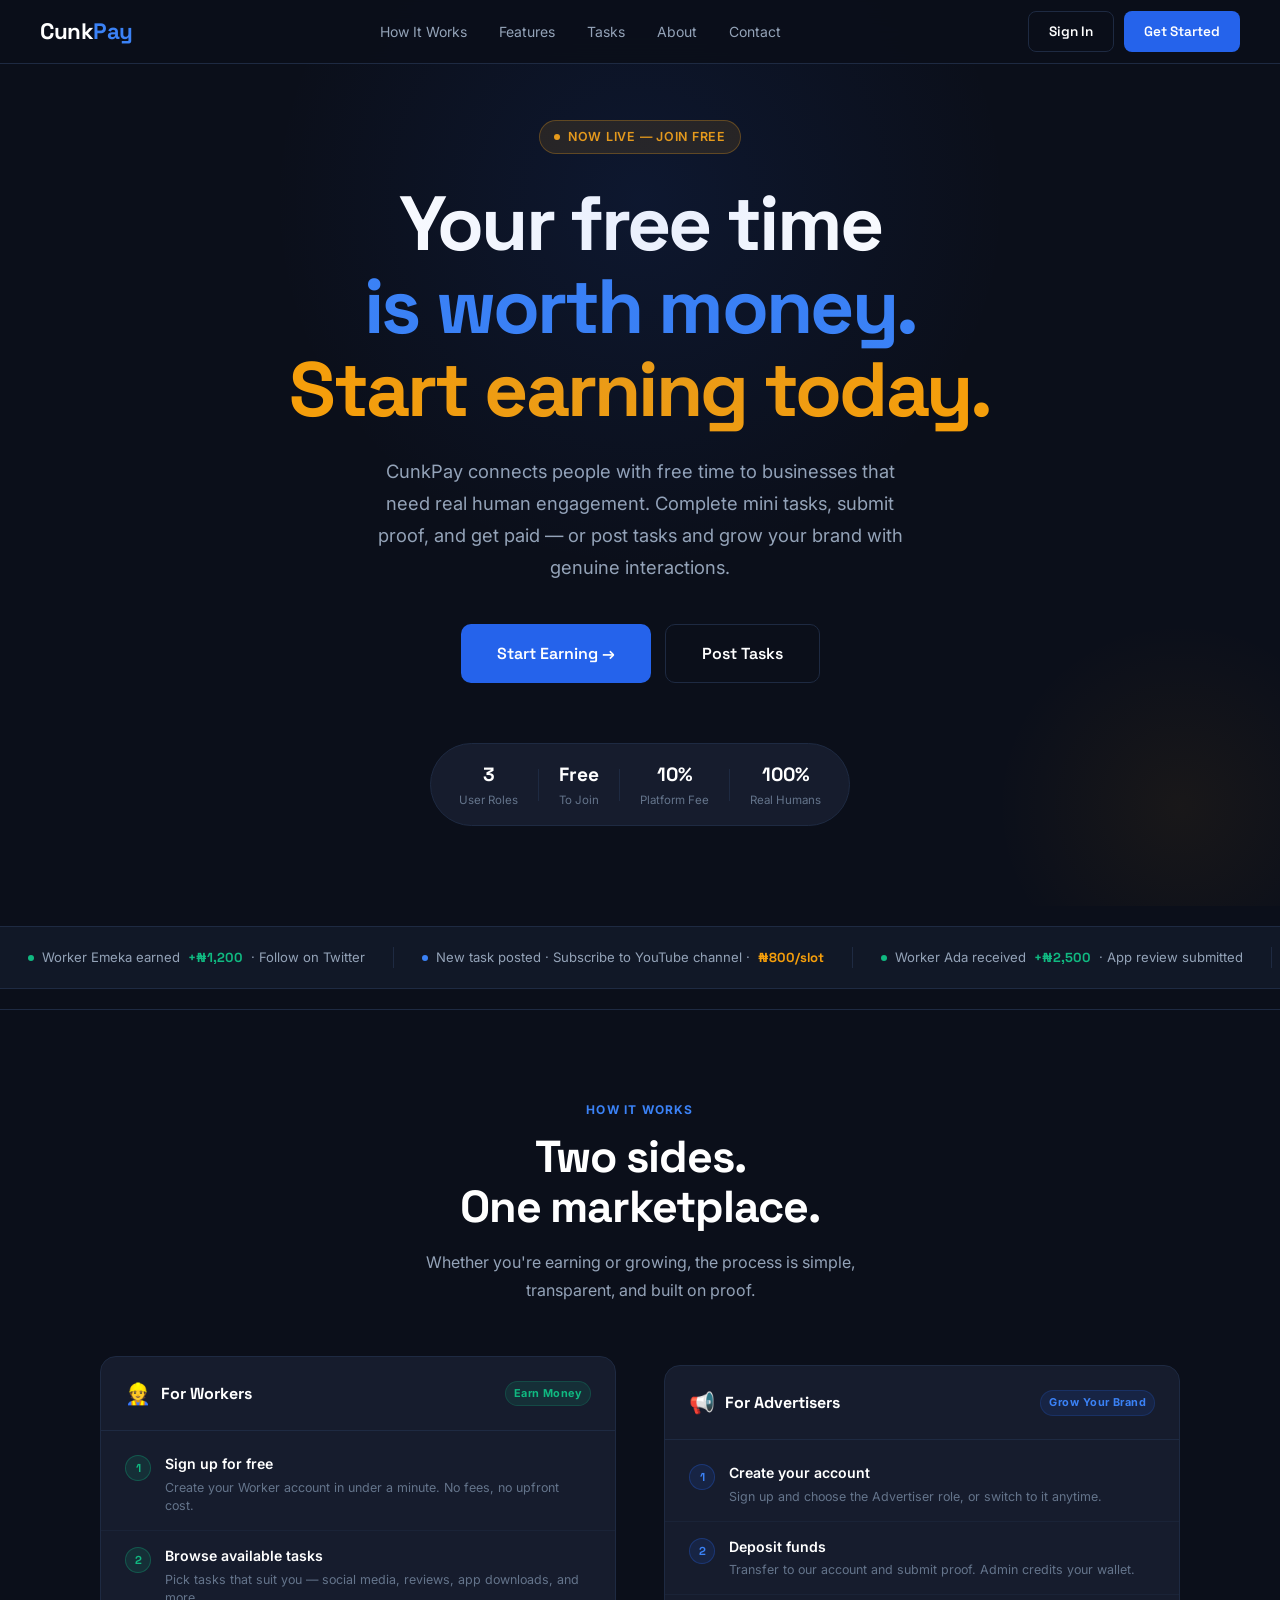
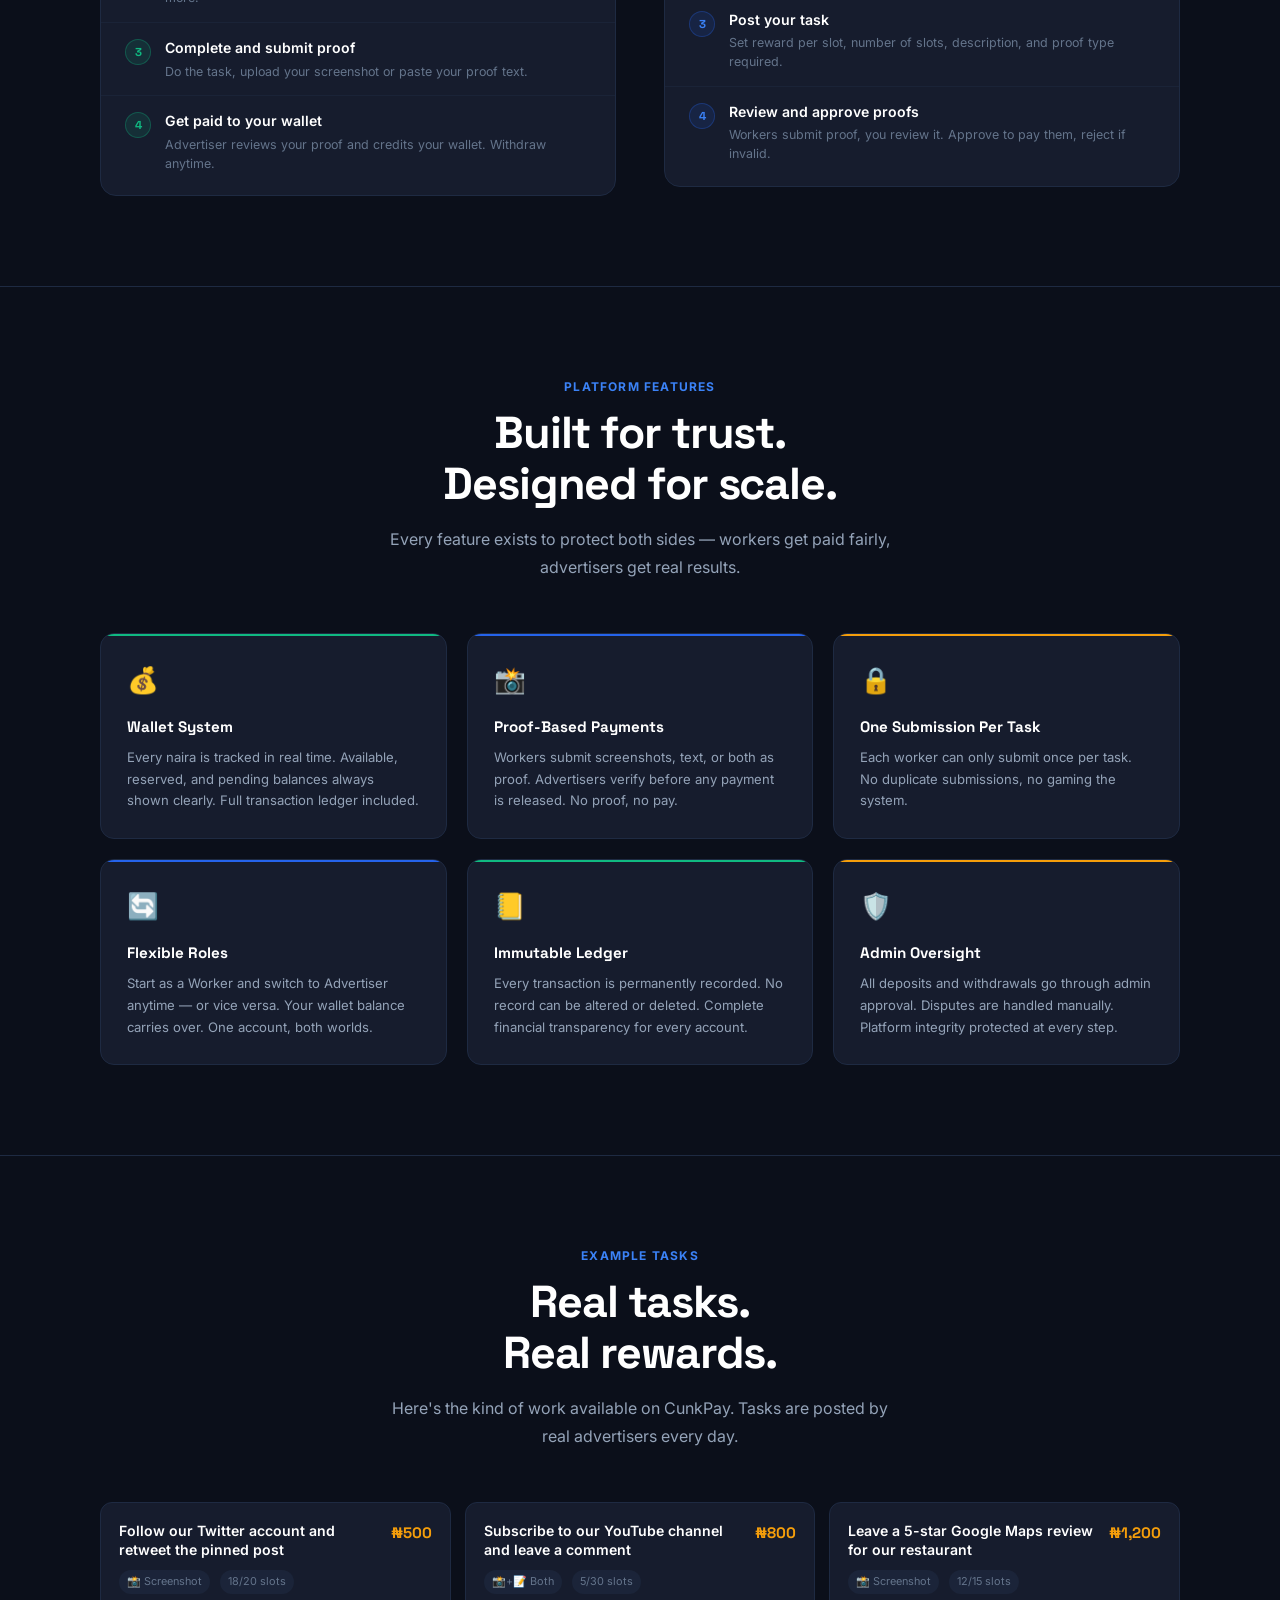
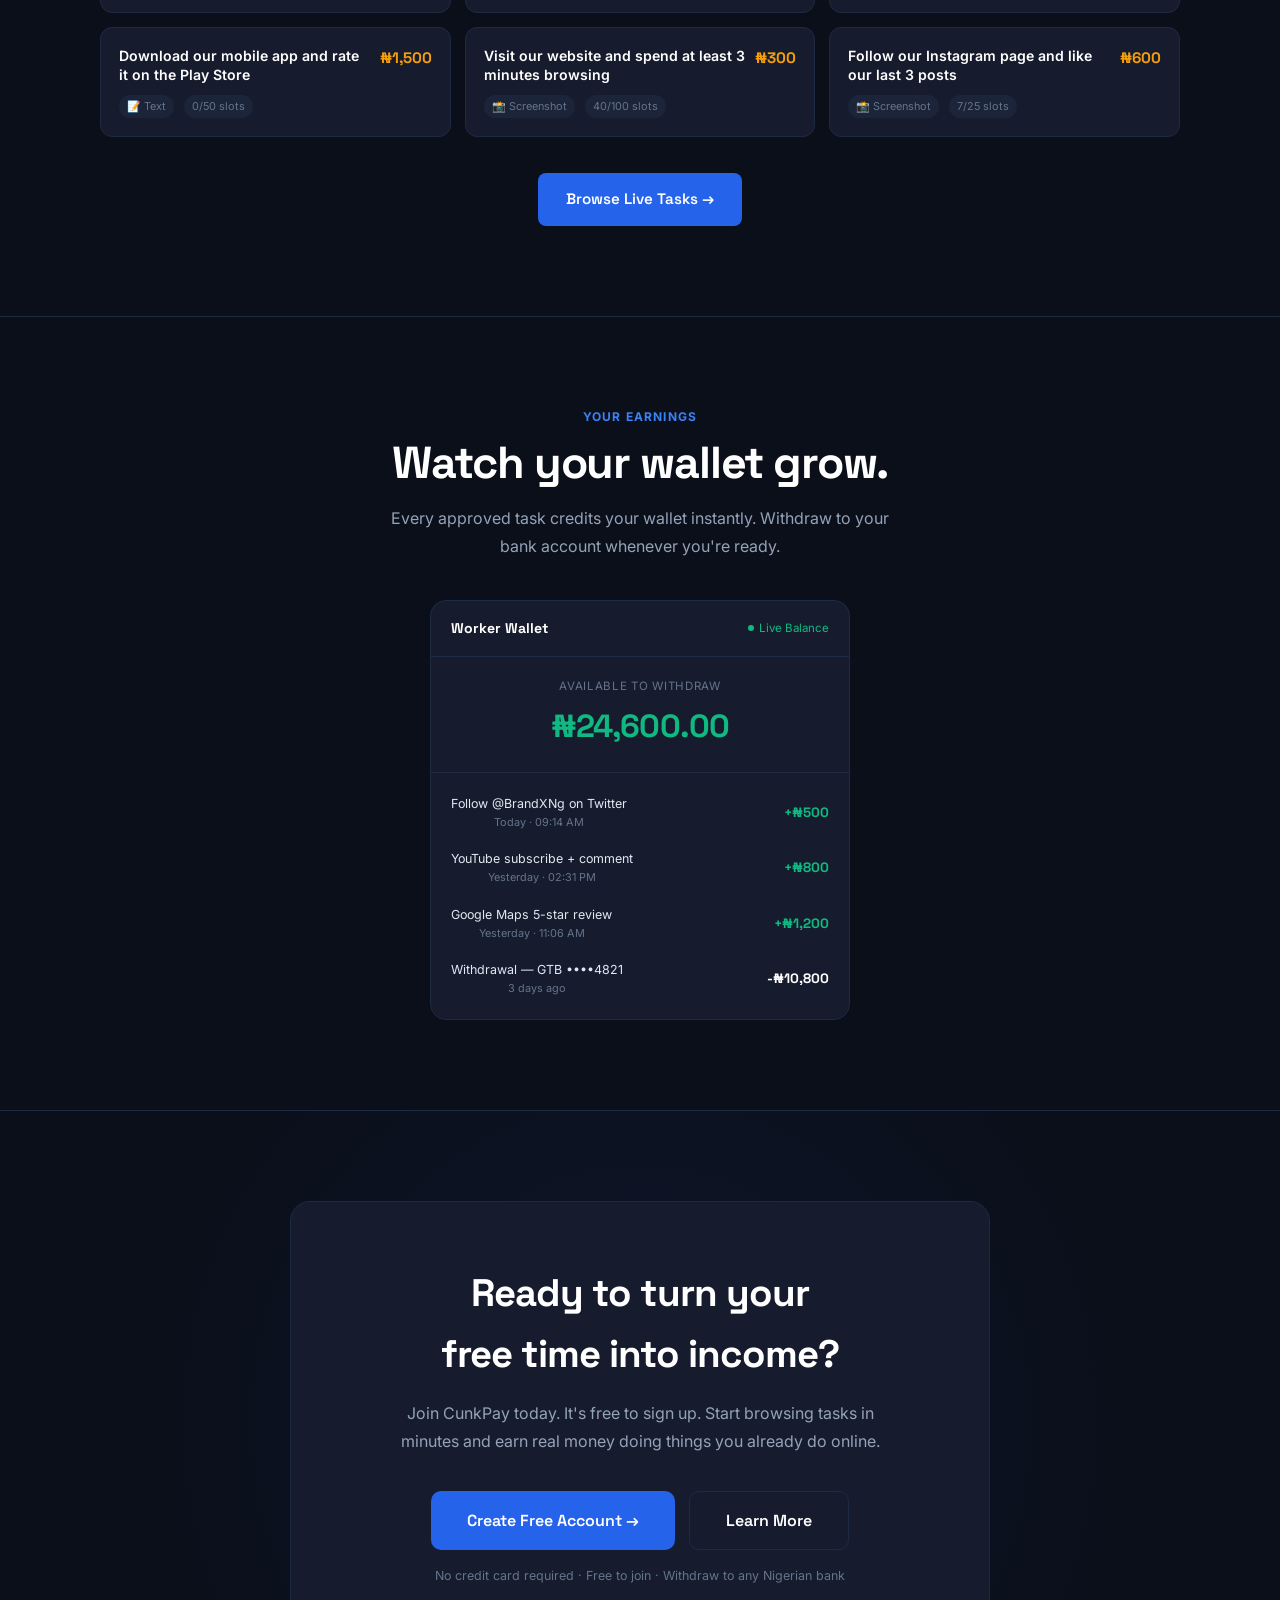
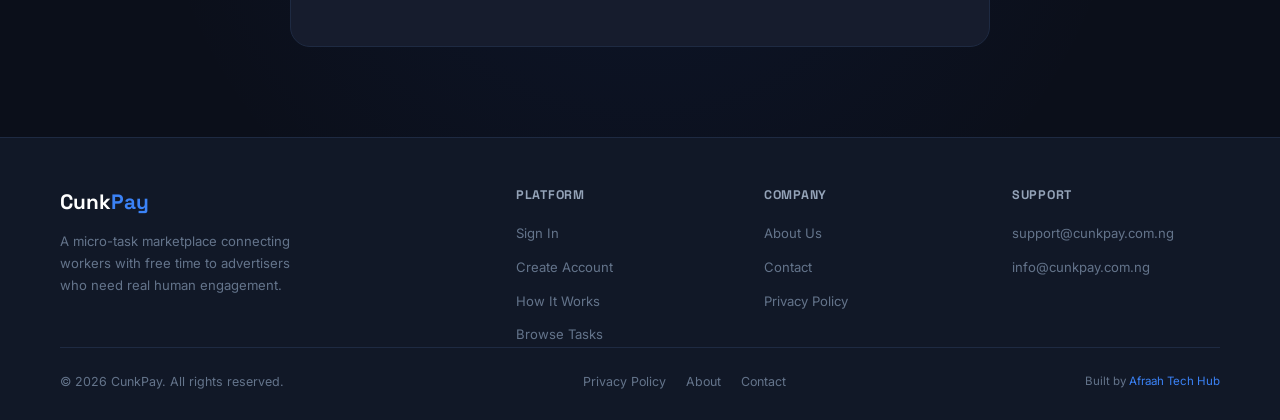
==== index.html @ 95b5a779 "Add files via upload" ====
<!DOCTYPE html>
<html lang="en">
<head>
<meta charset="UTF-8">
<meta name="viewport" content="width=device-width, initial-scale=1.0">
<title>CunkPay — Get Paid for Mini Tasks</title>
<meta name="description" content="CunkPay connects people who have free time with businesses that need real human engagement. Complete mini tasks and get paid, or grow your brand with genuine interactions.">
<link href="https://fonts.googleapis.com/css2?family=Space+Grotesk:wght@400;500;600;700&family=Inter:wght@400;500;600&display=swap" rel="stylesheet">
<style>
*, *::before, *::after { box-sizing: border-box; margin: 0; padding: 0; }
:root {
  --midnight: #0B0F1A;
  --navy: #111827;
  --card: #161C2D;
  --border: #1E2A42;
  --cobalt: #2563EB;
  --cobalt-light: #3B82F6;
  --cobalt-dim: rgba(37,99,235,0.12);
  --amber: #F59E0B;
  --amber-dim: rgba(245,158,11,0.12);
  --green: #10B981;
  --green-dim: rgba(16,185,129,0.12);
  --slate: #94A3B8;
  --muted: #64748B;
  --white: #FFFFFF;
  --off-white: #E2E8F0;
}
html { scroll-behavior: smooth; }
body { font-family: 'Inter', sans-serif; background: var(--midnight); color: var(--white); line-height: 1.6; overflow-x: hidden; }

/* ── NAV ── */
nav {
  position: fixed; top: 0; left: 0; right: 0; z-index: 100;
  display: flex; align-items: center; justify-content: space-between;
  padding: 0 40px; height: 64px;
  background: rgba(11,15,26,0.9); backdrop-filter: blur(16px);
  border-bottom: 1px solid var(--border);
}
.nav-logo { font-family: 'Space Grotesk', sans-serif; font-size: 1.4rem; font-weight: 700; letter-spacing: -0.02em; color: var(--white); text-decoration: none; }
.nav-logo span { color: var(--cobalt-light); }
.nav-links { display: flex; align-items: center; gap: 32px; list-style: none; }
.nav-links a { color: var(--slate); font-size: 0.875rem; text-decoration: none; transition: color 0.2s; }
.nav-links a:hover { color: var(--white); }
.nav-cta { display: flex; gap: 10px; }
.btn { display: inline-flex; align-items: center; gap: 6px; padding: 9px 20px; border-radius: 8px; font-family: 'Space Grotesk', sans-serif; font-size: 0.85rem; font-weight: 600; cursor: pointer; border: none; text-decoration: none; transition: all 0.15s; }
.btn-outline { background: transparent; color: var(--white); border: 1px solid var(--border); }
.btn-outline:hover { border-color: var(--cobalt); color: var(--cobalt-light); }
.btn-primary { background: var(--cobalt); color: white; }
.btn-primary:hover { background: var(--cobalt-light); }
.btn-lg { padding: 14px 28px; font-size: 0.95rem; }
.btn-xl { padding: 16px 36px; font-size: 1rem; border-radius: 10px; }
.hamburger { display: none; background: none; border: none; color: var(--slate); font-size: 1.3rem; cursor: pointer; }
.mobile-menu { display: none; position: fixed; top: 64px; left: 0; right: 0; background: var(--navy); border-bottom: 1px solid var(--border); padding: 20px; z-index: 99; flex-direction: column; gap: 16px; }
.mobile-menu.open { display: flex; }
.mobile-menu a { color: var(--slate); text-decoration: none; font-size: 0.95rem; padding: 8px 0; border-bottom: 1px solid var(--border); }

/* ── HERO ── */
.hero {
  min-height: 100vh; padding: 120px 40px 80px;
  display: flex; flex-direction: column; align-items: center; justify-content: center;
  text-align: center; position: relative; overflow: hidden;
}
.hero::before {
  content: ''; position: absolute; top: -200px; left: 50%; transform: translateX(-50%);
  width: 800px; height: 800px;
  background: radial-gradient(circle, rgba(37,99,235,0.1) 0%, transparent 65%);
  pointer-events: none;
}
.hero::after {
  content: ''; position: absolute; bottom: -100px; right: -100px;
  width: 400px; height: 400px;
  background: radial-gradient(circle, rgba(245,158,11,0.06) 0%, transparent 65%);
  pointer-events: none;
}
.hero-eyebrow {
  display: inline-flex; align-items: center; gap: 8px;
  background: var(--amber-dim); border: 1px solid rgba(245,158,11,0.3);
  color: var(--amber); font-size: 0.78rem; font-weight: 600;
  padding: 6px 14px; border-radius: 20px; letter-spacing: 0.06em; text-transform: uppercase;
  margin-bottom: 28px;
}
.hero-eyebrow::before { content: ''; width: 6px; height: 6px; border-radius: 50%; background: var(--amber); animation: pulse 1.5s infinite; }
.hero-title {
  font-family: 'Space Grotesk', sans-serif;
  font-size: clamp(2.8rem, 6vw, 5rem); font-weight: 700;
  line-height: 1.08; letter-spacing: -0.035em;
  max-width: 800px; margin-bottom: 24px;
}
.hero-title .blue { color: var(--cobalt-light); }
.hero-title .gold { color: var(--amber); }
.hero-desc { font-size: clamp(1rem, 1.5vw, 1.15rem); color: var(--slate); max-width: 540px; line-height: 1.75; margin-bottom: 40px; }
.hero-cta { display: flex; gap: 14px; flex-wrap: wrap; justify-content: center; margin-bottom: 60px; }
.hero-proof {
  display: flex; align-items: center; gap: 20px; flex-wrap: wrap; justify-content: center;
  padding: 16px 28px; background: var(--card); border: 1px solid var(--border);
  border-radius: 50px;
}
.proof-stat { display: flex; flex-direction: column; align-items: center; }
.proof-num { font-family: 'Space Grotesk', sans-serif; font-size: 1.2rem; font-weight: 700; color: var(--white); }
.proof-label { font-size: 0.72rem; color: var(--muted); }
.proof-divider { width: 1px; height: 32px; background: var(--border); }

/* ── TICKER ── */
.ticker-wrap { width: 100%; overflow: hidden; padding: 20px 0; margin: 20px 0; background: var(--navy); border-top: 1px solid var(--border); border-bottom: 1px solid var(--border); }
.ticker-inner { display: flex; gap: 0; animation: tickerMove 22s linear infinite; white-space: nowrap; }
.ticker-inner:hover { animation-play-state: paused; }
.ticker-item { display: inline-flex; align-items: center; gap: 8px; padding: 0 28px; font-size: 0.82rem; color: var(--slate); border-right: 1px solid var(--border); }
.ticker-item .dot { width: 6px; height: 6px; border-radius: 50%; flex-shrink: 0; }
.dot-green { background: var(--green); }
.dot-amber { background: var(--amber); }
.dot-cobalt { background: var(--cobalt-light); }
.ticker-amt { font-family: 'Space Grotesk', sans-serif; font-weight: 700; }
.t-green { color: var(--green); }
.t-amber { color: var(--amber); }
.t-cobalt { color: var(--cobalt-light); }
@keyframes tickerMove { from { transform: translateX(0); } to { transform: translateX(-50%); } }

/* ── SECTIONS ── */
.section { padding: 90px 40px; max-width: 1160px; margin: 0 auto; }
.section-center { text-align: center; }
.section-eyebrow { font-size: 0.75rem; font-weight: 700; letter-spacing: 0.1em; text-transform: uppercase; color: var(--cobalt-light); margin-bottom: 12px; }
.section-title { font-family: 'Space Grotesk', sans-serif; font-size: clamp(1.8rem, 3.5vw, 2.8rem); font-weight: 700; letter-spacing: -0.025em; line-height: 1.12; margin-bottom: 16px; }
.section-sub { color: var(--slate); font-size: 1rem; max-width: 520px; margin: 0 auto 52px; line-height: 1.75; }
.full-divider { width: 100vw; margin-left: calc(-50vw + 50%); height: 1px; background: var(--border); }

/* ── HOW IT WORKS ── */
.how-grid { display: grid; grid-template-columns: 1fr 1fr; gap: 48px; align-items: center; }
.how-role { background: var(--card); border: 1px solid var(--border); border-radius: 16px; overflow: hidden; }
.how-role-header { padding: 20px 24px; border-bottom: 1px solid var(--border); display: flex; align-items: center; gap: 10px; }
.how-role-icon { font-size: 1.3rem; }
.how-role-title { font-family: 'Space Grotesk', sans-serif; font-size: 1rem; font-weight: 700; }
.how-role-badge { margin-left: auto; font-size: 0.68rem; font-weight: 700; padding: 3px 8px; border-radius: 20px; letter-spacing: 0.04em; }
.badge-worker { background: var(--green-dim); color: var(--green); border: 1px solid rgba(16,185,129,0.2); }
.badge-advertiser { background: var(--cobalt-dim); color: var(--cobalt-light); border: 1px solid rgba(37,99,235,0.2); }
.how-steps { padding: 8px 0; }
.how-step { display: flex; gap: 14px; padding: 14px 24px; border-bottom: 1px solid rgba(30,42,66,0.5); }
.how-step:last-child { border-bottom: none; }
.step-num { width: 26px; height: 26px; border-radius: 50%; display: flex; align-items: center; justify-content: center; font-family: 'Space Grotesk', sans-serif; font-size: 0.72rem; font-weight: 700; flex-shrink: 0; margin-top: 2px; }
.num-green { background: var(--green-dim); color: var(--green); border: 1px solid rgba(16,185,129,0.3); }
.num-cobalt { background: var(--cobalt-dim); color: var(--cobalt-light); border: 1px solid rgba(37,99,235,0.3); }
.step-title { font-size: 0.88rem; font-weight: 600; margin-bottom: 3px; }
.step-desc { font-size: 0.78rem; color: var(--muted); line-height: 1.5; }

/* ── FEATURES ── */
.features-grid { display: grid; grid-template-columns: repeat(3, 1fr); gap: 20px; }
.feature-card { background: var(--card); border: 1px solid var(--border); border-radius: 14px; padding: 26px; position: relative; overflow: hidden; transition: border-color 0.2s, transform 0.2s; }
.feature-card:hover { border-color: var(--cobalt); transform: translateY(-2px); }
.feature-card::after { content: ''; position: absolute; top: 0; left: 0; right: 0; height: 2px; }
.fc-blue::after { background: var(--cobalt); }
.fc-green::after { background: var(--green); }
.fc-amber::after { background: var(--amber); }
.feature-icon { font-size: 1.6rem; margin-bottom: 14px; display: block; }
.feature-title { font-family: 'Space Grotesk', sans-serif; font-size: 0.95rem; font-weight: 700; margin-bottom: 8px; }
.feature-desc { font-size: 0.82rem; color: var(--slate); line-height: 1.65; }

/* ── PROOF TYPES ── */
.proof-grid { display: grid; grid-template-columns: repeat(3, 1fr); gap: 20px; }
.proof-card { background: var(--card); border: 1px solid var(--border); border-radius: 14px; padding: 24px; text-align: center; }
.proof-card-icon { font-size: 2rem; margin-bottom: 12px; }
.proof-card-title { font-family: 'Space Grotesk', sans-serif; font-size: 0.95rem; font-weight: 700; margin-bottom: 8px; }
.proof-card-desc { font-size: 0.82rem; color: var(--slate); line-height: 1.6; }

/* ── TASKS EXAMPLES ── */
.tasks-showcase { display: grid; grid-template-columns: repeat(3, 1fr); gap: 14px; }
.task-ex { background: var(--card); border: 1px solid var(--border); border-radius: 12px; padding: 18px; }
.task-ex-top { display: flex; justify-content: space-between; align-items: flex-start; margin-bottom: 10px; }
.task-ex-title { font-size: 0.88rem; font-weight: 600; line-height: 1.4; flex: 1; margin-right: 8px; }
.task-ex-reward { font-family: 'Space Grotesk', sans-serif; font-size: 0.95rem; font-weight: 700; color: var(--amber); white-space: nowrap; }
.task-ex-meta { display: flex; gap: 10px; flex-wrap: wrap; }
.task-meta-pill { font-size: 0.68rem; color: var(--muted); background: rgba(30,42,66,0.6); padding: 3px 8px; border-radius: 20px; }

/* ── WALLET PREVIEW ── */
.wallet-preview { background: var(--card); border: 1px solid var(--border); border-radius: 16px; overflow: hidden; max-width: 420px; margin: 0 auto; }
.wp-header { padding: 16px 20px; border-bottom: 1px solid var(--border); display: flex; justify-content: space-between; align-items: center; }
.wp-title { font-family: 'Space Grotesk', sans-serif; font-size: 0.88rem; font-weight: 700; }
.wp-live { font-size: 0.72rem; color: var(--green); display: flex; align-items: center; gap: 5px; }
.wp-live::before { content: ''; width: 6px; height: 6px; border-radius: 50%; background: var(--green); animation: pulse 1.2s infinite; }
.wp-balance { padding: 20px; text-align: center; border-bottom: 1px solid var(--border); }
.wp-bal-label { font-size: 0.72rem; color: var(--muted); margin-bottom: 6px; text-transform: uppercase; letter-spacing: 0.06em; }
.wp-bal-amount { font-family: 'Space Grotesk', sans-serif; font-size: 2rem; font-weight: 700; color: var(--green); letter-spacing: -0.03em; }
.wp-transactions { padding: 12px 0; }
.wp-txn { display: flex; justify-content: space-between; align-items: center; padding: 9px 20px; }
.wp-txn-desc { font-size: 0.78rem; color: var(--off-white); }
.wp-txn-date { font-size: 0.68rem; color: var(--muted); }
.wp-txn-amt { font-family: 'Space Grotesk', sans-serif; font-size: 0.85rem; font-weight: 700; }

/* ── CTA SECTION ── */
.cta-section { text-align: center; padding: 90px 40px; position: relative; overflow: hidden; }
.cta-section::before { content: ''; position: absolute; inset: 0; background: radial-gradient(circle at 50% 50%, rgba(37,99,235,0.08) 0%, transparent 70%); pointer-events: none; }
.cta-card { background: var(--card); border: 1px solid var(--border); border-radius: 20px; padding: 60px 40px; max-width: 700px; margin: 0 auto; position: relative; }
.cta-title { font-family: 'Space Grotesk', sans-serif; font-size: clamp(1.8rem, 3vw, 2.4rem); font-weight: 700; letter-spacing: -0.025em; margin-bottom: 16px; }
.cta-desc { color: var(--slate); font-size: 1rem; line-height: 1.7; margin-bottom: 36px; max-width: 480px; margin-left: auto; margin-right: auto; }
.cta-buttons { display: flex; gap: 14px; justify-content: center; flex-wrap: wrap; }
.cta-note { font-size: 0.78rem; color: var(--muted); margin-top: 16px; }

/* ── FOOTER ── */
footer { background: var(--navy); border-top: 1px solid var(--border); padding: 48px 40px 28px; }
.footer-top { display: grid; grid-template-columns: 2fr 1fr 1fr 1fr; gap: 40px; margin-bottom: 40px; }
.footer-brand-logo { font-family: 'Space Grotesk', sans-serif; font-size: 1.3rem; font-weight: 700; margin-bottom: 10px; color: var(--white); }
.footer-brand-logo span { color: var(--cobalt-light); }
.footer-brand-desc { font-size: 0.82rem; color: var(--muted); line-height: 1.7; max-width: 260px; }
.footer-col-title { font-family: 'Space Grotesk', sans-serif; font-size: 0.78rem; font-weight: 700; letter-spacing: 0.06em; text-transform: uppercase; color: var(--slate); margin-bottom: 14px; }
.footer-links { list-style: none; display: flex; flex-direction: column; gap: 8px; }
.footer-links a { font-size: 0.82rem; color: var(--muted); text-decoration: none; transition: color 0.2s; }
.footer-links a:hover { color: var(--white); }
.footer-bottom { border-top: 1px solid var(--border); padding-top: 24px; display: flex; justify-content: space-between; align-items: center; flex-wrap: wrap; gap: 12px; }
.footer-copy { font-size: 0.78rem; color: var(--muted); }
.footer-legal { display: flex; gap: 20px; }
.footer-legal a { font-size: 0.78rem; color: var(--muted); text-decoration: none; }
.footer-legal a:hover { color: var(--white); }
.powered-by { font-size: 0.72rem; color: var(--muted); }
.powered-by span { color: var(--cobalt-light); }

@keyframes pulse { 0%,100% { opacity:1; } 50% { opacity:0.3; } }

/* ── RESPONSIVE ── */
@media (max-width: 900px) {
  nav { padding: 0 20px; }
  .nav-links, .nav-cta { display: none; }
  .hamburger { display: block; }
  .hero { padding: 100px 20px 60px; }
  .section { padding: 60px 20px; }
  .how-grid { grid-template-columns: 1fr; }
  .features-grid { grid-template-columns: 1fr 1fr; }
  .proof-grid { grid-template-columns: 1fr; }
  .tasks-showcase { grid-template-columns: 1fr 1fr; }
  .footer-top { grid-template-columns: 1fr 1fr; gap: 28px; }
  .cta-section { padding: 60px 20px; }
}
@media (max-width: 560px) {
  .features-grid, .tasks-showcase { grid-template-columns: 1fr; }
  .footer-top { grid-template-columns: 1fr; }
  .hero-proof { flex-direction: column; gap: 12px; border-radius: 16px; }
  .proof-divider { width: 60px; height: 1px; }
  .footer-bottom { flex-direction: column; text-align: center; }
}
</style>
</head>
<body>

<!-- NAV -->
<nav>
  <a class="nav-logo" href="index.html">Cunk<span>Pay</span></a>
  <ul class="nav-links">
    <li><a href="#how-it-works">How It Works</a></li>
    <li><a href="#features">Features</a></li>
    <li><a href="#tasks">Tasks</a></li>
    <li><a href="about.html">About</a></li>
    <li><a href="contact.html">Contact</a></li>
  </ul>
  <div class="nav-cta">
    <a href="auth.html" class="btn btn-outline">Sign In</a>
    <a href="auth.html" class="btn btn-primary">Get Started</a>
  </div>
  <button class="hamburger" onclick="document.querySelector('.mobile-menu').classList.toggle('open')">☰</button>
</nav>

<!-- MOBILE MENU -->
<div class="mobile-menu">
  <a href="#how-it-works" onclick="document.querySelector('.mobile-menu').classList.remove('open')">How It Works</a>
  <a href="#features" onclick="document.querySelector('.mobile-menu').classList.remove('open')">Features</a>
  <a href="#tasks" onclick="document.querySelector('.mobile-menu').classList.remove('open')">Tasks</a>
  <a href="about.html">About</a>
  <a href="contact.html">Contact</a>
  <a href="auth.html" class="btn btn-primary" style="text-align:center">Get Started →</a>
</div>

<!-- HERO -->
<section class="hero">
  <div class="hero-eyebrow">Now Live — Join Free</div>
  <h1 class="hero-title">
    Your free time<br>
    <span class="blue">is worth money.</span><br>
    <span class="gold">Start earning today.</span>
  </h1>
  <p class="hero-desc">
    CunkPay connects people with free time to businesses that need real human engagement. Complete mini tasks, submit proof, and get paid — or post tasks and grow your brand with genuine interactions.
  </p>
  <div class="hero-cta">
    <a href="auth.html" class="btn btn-primary btn-xl">Start Earning →</a>
    <a href="auth.html" class="btn btn-outline btn-xl">Post Tasks</a>
  </div>
  <div class="hero-proof">
    <div class="proof-stat"><div class="proof-num">3</div><div class="proof-label">User Roles</div></div>
    <div class="proof-divider"></div>
    <div class="proof-stat"><div class="proof-num">Free</div><div class="proof-label">To Join</div></div>
    <div class="proof-divider"></div>
    <div class="proof-stat"><div class="proof-num">10%</div><div class="proof-label">Platform Fee</div></div>
    <div class="proof-divider"></div>
    <div class="proof-stat"><div class="proof-num">100%</div><div class="proof-label">Real Humans</div></div>
  </div>
</section>

<!-- TICKER -->
<div class="ticker-wrap">
  <div class="ticker-inner">
    <div class="ticker-item"><span class="dot dot-green"></span>Worker Emeka earned <span class="ticker-amt t-green">+₦1,200</span> · Follow on Twitter</div>
    <div class="ticker-item"><span class="dot dot-cobalt"></span>New task posted · Subscribe to YouTube channel · <span class="ticker-amt t-amber">₦800/slot</span></div>
    <div class="ticker-item"><span class="dot dot-green"></span>Worker Ada received <span class="ticker-amt t-green">+₦2,500</span> · App review submitted</div>
    <div class="ticker-item"><span class="dot dot-amber"></span>Advertiser funded campaign · <span class="ticker-amt t-cobalt">₦50,000</span> deposited</div>
    <div class="ticker-item"><span class="dot dot-green"></span>Worker Fatima earned <span class="ticker-amt t-green">+₦600</span> · Google Maps review</div>
    <div class="ticker-item"><span class="dot dot-cobalt"></span>20 slots filled · Instagram follow campaign · <span class="ticker-amt t-amber">₦500/slot</span></div>
    <div class="ticker-item"><span class="dot dot-green"></span>Worker Chidi payout approved · <span class="ticker-amt t-green">+₦18,000</span></div>
    <div class="ticker-item"><span class="dot dot-amber"></span>Website traffic task · 50 slots · <span class="ticker-amt t-amber">₦300/slot</span></div>
    <!-- duplicate for seamless loop -->
    <div class="ticker-item"><span class="dot dot-green"></span>Worker Emeka earned <span class="ticker-amt t-green">+₦1,200</span> · Follow on Twitter</div>
    <div class="ticker-item"><span class="dot dot-cobalt"></span>New task posted · Subscribe to YouTube channel · <span class="ticker-amt t-amber">₦800/slot</span></div>
    <div class="ticker-item"><span class="dot dot-green"></span>Worker Ada received <span class="ticker-amt t-green">+₦2,500</span> · App review submitted</div>
    <div class="ticker-item"><span class="dot dot-amber"></span>Advertiser funded campaign · <span class="ticker-amt t-cobalt">₦50,000</span> deposited</div>
    <div class="ticker-item"><span class="dot dot-green"></span>Worker Fatima earned <span class="ticker-amt t-green">+₦600</span> · Google Maps review</div>
    <div class="ticker-item"><span class="dot dot-cobalt"></span>20 slots filled · Instagram follow campaign · <span class="ticker-amt t-amber">₦500/slot</span></div>
    <div class="ticker-item"><span class="dot dot-green"></span>Worker Chidi payout approved · <span class="ticker-amt t-green">+₦18,000</span></div>
    <div class="ticker-item"><span class="dot dot-amber"></span>Website traffic task · 50 slots · <span class="ticker-amt t-amber">₦300/slot</span></div>
  </div>
</div>

<!-- HOW IT WORKS -->
<div class="full-divider"></div>
<div class="section" id="how-it-works">
  <div class="section-center" style="margin-bottom:52px">
    <div class="section-eyebrow">How It Works</div>
    <h2 class="section-title">Two sides.<br>One marketplace.</h2>
    <p class="section-sub">Whether you're earning or growing, the process is simple, transparent, and built on proof.</p>
  </div>
  <div class="how-grid">
    <!-- WORKER -->
    <div class="how-role">
      <div class="how-role-header">
        <span class="how-role-icon">👷</span>
        <span class="how-role-title">For Workers</span>
        <span class="how-role-badge badge-worker">Earn Money</span>
      </div>
      <div class="how-steps">
        <div class="how-step">
          <div class="step-num num-green">1</div>
          <div><div class="step-title">Sign up for free</div><div class="step-desc">Create your Worker account in under a minute. No fees, no upfront cost.</div></div>
        </div>
        <div class="how-step">
          <div class="step-num num-green">2</div>
          <div><div class="step-title">Browse available tasks</div><div class="step-desc">Pick tasks that suit you — social media, reviews, app downloads, and more.</div></div>
        </div>
        <div class="how-step">
          <div class="step-num num-green">3</div>
          <div><div class="step-title">Complete and submit proof</div><div class="step-desc">Do the task, upload your screenshot or paste your proof text.</div></div>
        </div>
        <div class="how-step">
          <div class="step-num num-green">4</div>
          <div><div class="step-title">Get paid to your wallet</div><div class="step-desc">Advertiser reviews your proof and credits your wallet. Withdraw anytime.</div></div>
        </div>
      </div>
    </div>
    <!-- ADVERTISER -->
    <div class="how-role">
      <div class="how-role-header">
        <span class="how-role-icon">📢</span>
        <span class="how-role-title">For Advertisers</span>
        <span class="how-role-badge badge-advertiser">Grow Your Brand</span>
      </div>
      <div class="how-steps">
        <div class="how-step">
          <div class="step-num num-cobalt">1</div>
          <div><div class="step-title">Create your account</div><div class="step-desc">Sign up and choose the Advertiser role, or switch to it anytime.</div></div>
        </div>
        <div class="how-step">
          <div class="step-num num-cobalt">2</div>
          <div><div class="step-title">Deposit funds</div><div class="step-desc">Transfer to our account and submit proof. Admin credits your wallet.</div></div>
        </div>
        <div class="how-step">
          <div class="step-num num-cobalt">3</div>
          <div><div class="step-title">Post your task</div><div class="step-desc">Set reward per slot, number of slots, description, and proof type required.</div></div>
        </div>
        <div class="how-step">
          <div class="step-num num-cobalt">4</div>
          <div><div class="step-title">Review and approve proofs</div><div class="step-desc">Workers submit proof, you review it. Approve to pay them, reject if invalid.</div></div>
        </div>
      </div>
    </div>
  </div>
</div>

<!-- FEATURES -->
<div class="full-divider"></div>
<div class="section" id="features">
  <div class="section-center" style="margin-bottom:52px">
    <div class="section-eyebrow">Platform Features</div>
    <h2 class="section-title">Built for trust.<br>Designed for scale.</h2>
    <p class="section-sub">Every feature exists to protect both sides — workers get paid fairly, advertisers get real results.</p>
  </div>
  <div class="features-grid">
    <div class="feature-card fc-green">
      <span class="feature-icon">💰</span>
      <div class="feature-title">Wallet System</div>
      <p class="feature-desc">Every naira is tracked in real time. Available, reserved, and pending balances always shown clearly. Full transaction ledger included.</p>
    </div>
    <div class="feature-card fc-blue">
      <span class="feature-icon">📸</span>
      <div class="feature-title">Proof-Based Payments</div>
      <p class="feature-desc">Workers submit screenshots, text, or both as proof. Advertisers verify before any payment is released. No proof, no pay.</p>
    </div>
    <div class="feature-card fc-amber">
      <span class="feature-icon">🔒</span>
      <div class="feature-title">One Submission Per Task</div>
      <p class="feature-desc">Each worker can only submit once per task. No duplicate submissions, no gaming the system.</p>
    </div>
    <div class="feature-card fc-blue">
      <span class="feature-icon">🔄</span>
      <div class="feature-title">Flexible Roles</div>
      <p class="feature-desc">Start as a Worker and switch to Advertiser anytime — or vice versa. Your wallet balance carries over. One account, both worlds.</p>
    </div>
    <div class="feature-card fc-green">
      <span class="feature-icon">📒</span>
      <div class="feature-title">Immutable Ledger</div>
      <p class="feature-desc">Every transaction is permanently recorded. No record can be altered or deleted. Complete financial transparency for every account.</p>
    </div>
    <div class="feature-card fc-amber">
      <span class="feature-icon">🛡️</span>
      <div class="feature-title">Admin Oversight</div>
      <p class="feature-desc">All deposits and withdrawals go through admin approval. Disputes are handled manually. Platform integrity protected at every step.</p>
    </div>
  </div>
</div>

<!-- TASK EXAMPLES -->
<div class="full-divider"></div>
<div class="section" id="tasks">
  <div class="section-center" style="margin-bottom:52px">
    <div class="section-eyebrow">Example Tasks</div>
    <h2 class="section-title">Real tasks.<br>Real rewards.</h2>
    <p class="section-sub">Here's the kind of work available on CunkPay. Tasks are posted by real advertisers every day.</p>
  </div>
  <div class="tasks-showcase">
    <div class="task-ex">
      <div class="task-ex-top">
        <div class="task-ex-title">Follow our Twitter account and retweet the pinned post</div>
        <div class="task-ex-reward">₦500</div>
      </div>
      <div class="task-ex-meta">
        <span class="task-meta-pill">📸 Screenshot</span>
        <span class="task-meta-pill">18/20 slots</span>
      </div>
    </div>
    <div class="task-ex">
      <div class="task-ex-top">
        <div class="task-ex-title">Subscribe to our YouTube channel and leave a comment</div>
        <div class="task-ex-reward">₦800</div>
      </div>
      <div class="task-ex-meta">
        <span class="task-meta-pill">📸+📝 Both</span>
        <span class="task-meta-pill">5/30 slots</span>
      </div>
    </div>
    <div class="task-ex">
      <div class="task-ex-top">
        <div class="task-ex-title">Leave a 5-star Google Maps review for our restaurant</div>
        <div class="task-ex-reward">₦1,200</div>
      </div>
      <div class="task-ex-meta">
        <span class="task-meta-pill">📸 Screenshot</span>
        <span class="task-meta-pill">12/15 slots</span>
      </div>
    </div>
    <div class="task-ex">
      <div class="task-ex-top">
        <div class="task-ex-title">Download our mobile app and rate it on the Play Store</div>
        <div class="task-ex-reward">₦1,500</div>
      </div>
      <div class="task-ex-meta">
        <span class="task-meta-pill">📝 Text</span>
        <span class="task-meta-pill">0/50 slots</span>
      </div>
    </div>
    <div class="task-ex">
      <div class="task-ex-top">
        <div class="task-ex-title">Visit our website and spend at least 3 minutes browsing</div>
        <div class="task-ex-reward">₦300</div>
      </div>
      <div class="task-ex-meta">
        <span class="task-meta-pill">📸 Screenshot</span>
        <span class="task-meta-pill">40/100 slots</span>
      </div>
    </div>
    <div class="task-ex">
      <div class="task-ex-top">
        <div class="task-ex-title">Follow our Instagram page and like our last 3 posts</div>
        <div class="task-ex-reward">₦600</div>
      </div>
      <div class="task-ex-meta">
        <span class="task-meta-pill">📸 Screenshot</span>
        <span class="task-meta-pill">7/25 slots</span>
      </div>
    </div>
  </div>
  <div style="text-align:center;margin-top:36px">
    <a href="auth.html" class="btn btn-primary btn-lg">Browse Live Tasks →</a>
  </div>
</div>

<!-- WALLET PREVIEW -->
<div class="full-divider"></div>
<div class="section" style="text-align:center">
  <div class="section-eyebrow">Your Earnings</div>
  <h2 class="section-title">Watch your wallet grow.</h2>
  <p class="section-sub" style="margin-bottom:40px">Every approved task credits your wallet instantly. Withdraw to your bank account whenever you're ready.</p>
  <div class="wallet-preview">
    <div class="wp-header">
      <div class="wp-title">Worker Wallet</div>
      <div class="wp-live">Live Balance</div>
    </div>
    <div class="wp-balance">
      <div class="wp-bal-label">Available to Withdraw</div>
      <div class="wp-bal-amount">₦24,600.00</div>
    </div>
    <div class="wp-transactions">
      <div class="wp-txn">
        <div><div class="wp-txn-desc">Follow @BrandXNg on Twitter</div><div class="wp-txn-date">Today · 09:14 AM</div></div>
        <div class="wp-txn-amt" style="color:var(--green)">+₦500</div>
      </div>
      <div class="wp-txn">
        <div><div class="wp-txn-desc">YouTube subscribe + comment</div><div class="wp-txn-date">Yesterday · 02:31 PM</div></div>
        <div class="wp-txn-amt" style="color:var(--green)">+₦800</div>
      </div>
      <div class="wp-txn">
        <div><div class="wp-txn-desc">Google Maps 5-star review</div><div class="wp-txn-date">Yesterday · 11:06 AM</div></div>
        <div class="wp-txn-amt" style="color:var(--green)">+₦1,200</div>
      </div>
      <div class="wp-txn">
        <div><div class="wp-txn-desc">Withdrawal — GTB ••••4821</div><div class="wp-txn-date">3 days ago</div></div>
        <div class="wp-txn-amt" style="color:var(--red)">-₦10,800</div>
      </div>
    </div>
  </div>
</div>

<!-- CTA -->
<div class="full-divider"></div>
<div class="cta-section">
  <div class="cta-card">
    <h2 class="cta-title">Ready to turn your<br>free time into income?</h2>
    <p class="cta-desc">Join CunkPay today. It's free to sign up. Start browsing tasks in minutes and earn real money doing things you already do online.</p>
    <div class="cta-buttons">
      <a href="auth.html" class="btn btn-primary btn-xl">Create Free Account →</a>
      <a href="about.html" class="btn btn-outline btn-xl">Learn More</a>
    </div>
    <div class="cta-note">No credit card required · Free to join · Withdraw to any Nigerian bank</div>
  </div>
</div>

<!-- FOOTER -->
<footer>
  <div class="footer-top" style="max-width:1160px;margin:0 auto">
    <div>
      <div class="footer-brand-logo">Cunk<span>Pay</span></div>
      <p class="footer-brand-desc">A micro-task marketplace connecting workers with free time to advertisers who need real human engagement.</p>
    </div>
    <div>
      <div class="footer-col-title">Platform</div>
      <ul class="footer-links">
        <li><a href="auth.html">Sign In</a></li>
        <li><a href="auth.html">Create Account</a></li>
        <li><a href="#how-it-works">How It Works</a></li>
        <li><a href="#tasks">Browse Tasks</a></li>
      </ul>
    </div>
    <div>
      <div class="footer-col-title">Company</div>
      <ul class="footer-links">
        <li><a href="about.html">About Us</a></li>
        <li><a href="contact.html">Contact</a></li>
        <li><a href="privacy-policy.html">Privacy Policy</a></li>
      </ul>
    </div>
    <div>
      <div class="footer-col-title">Support</div>
      <ul class="footer-links">
        <li><a href="mailto:support@cunkpay.com.ng">support@cunkpay.com.ng</a></li>
        <li><a href="mailto:info@cunkpay.com.ng">info@cunkpay.com.ng</a></li>
      </ul>
    </div>
  </div>
  <div class="footer-bottom" style="max-width:1160px;margin:0 auto">
    <div class="footer-copy">© 2026 CunkPay. All rights reserved.</div>
    <div class="footer-legal">
      <a href="privacy-policy.html">Privacy Policy</a>
      <a href="about.html">About</a>
      <a href="contact.html">Contact</a>
    </div>
    <div class="powered-by">Built by <span>Afraah Tech Hub</span></div>
  </div>
</footer>

</body>
</html>
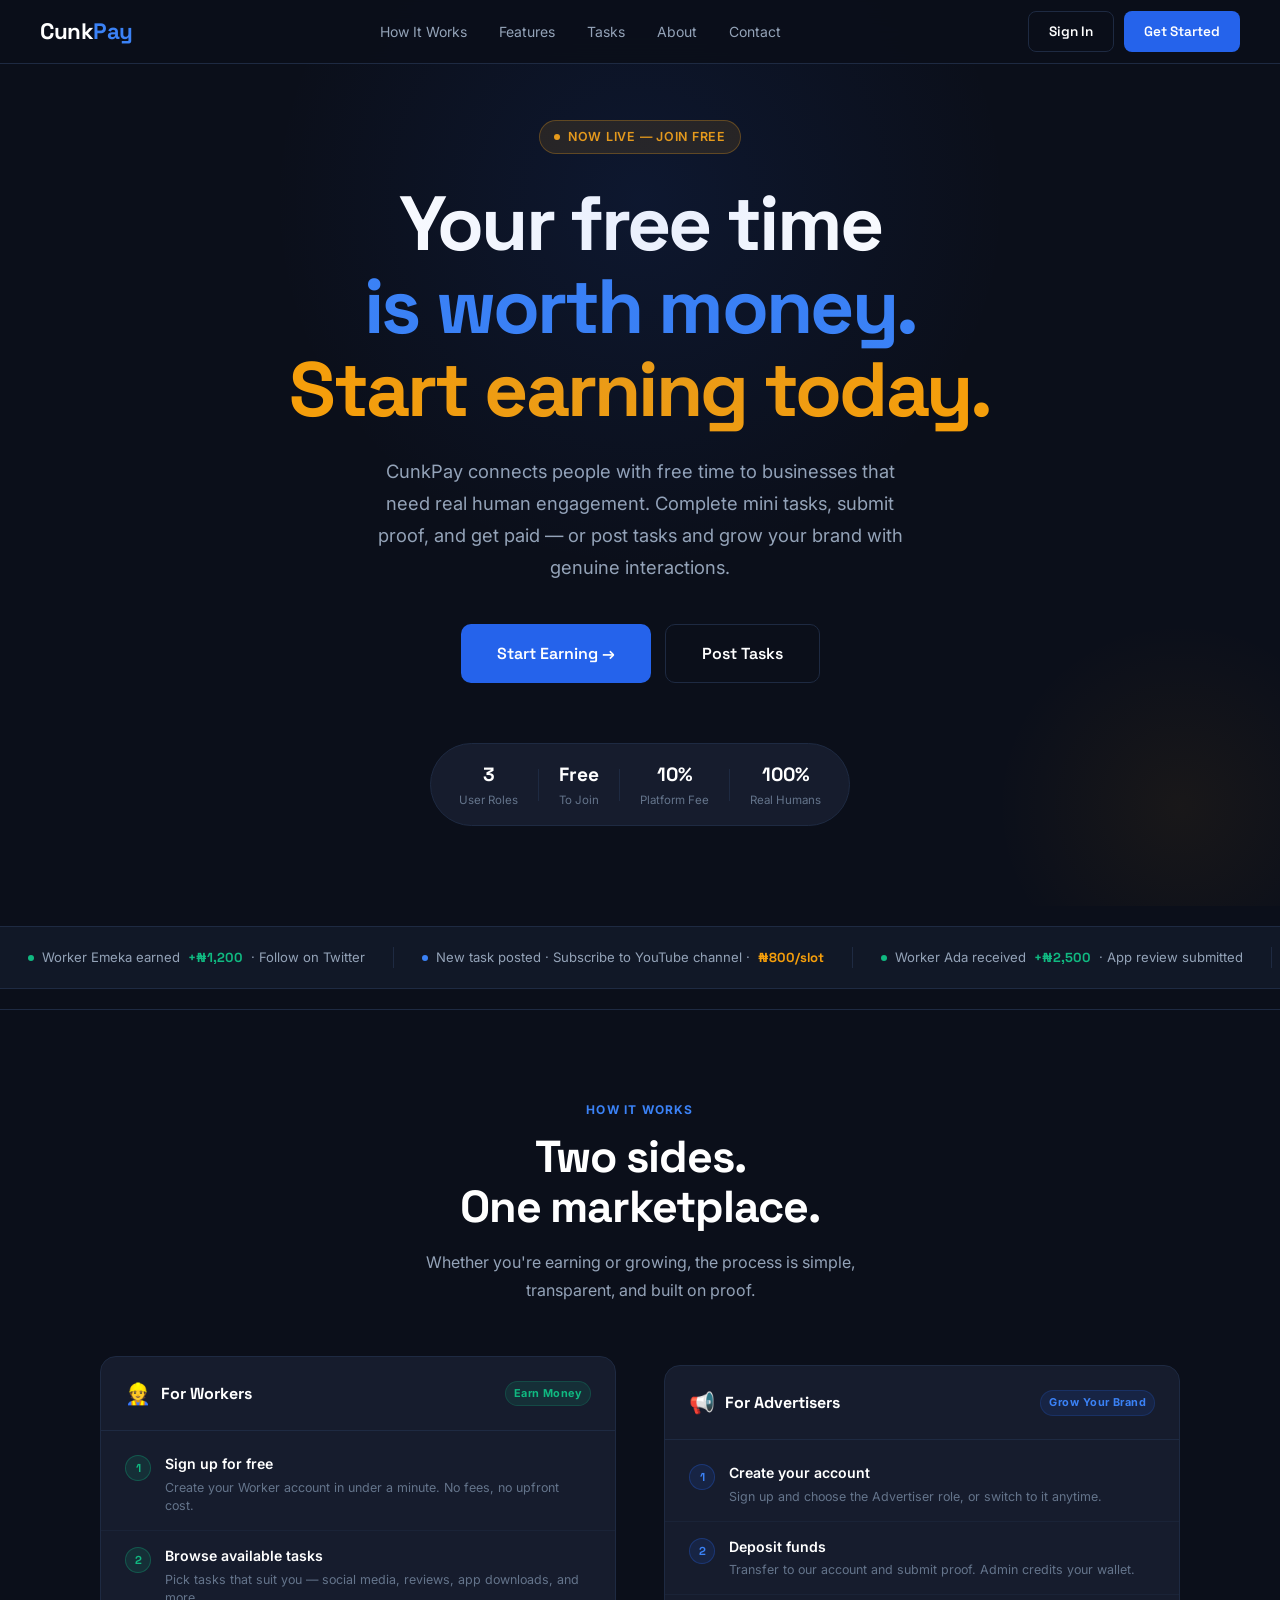
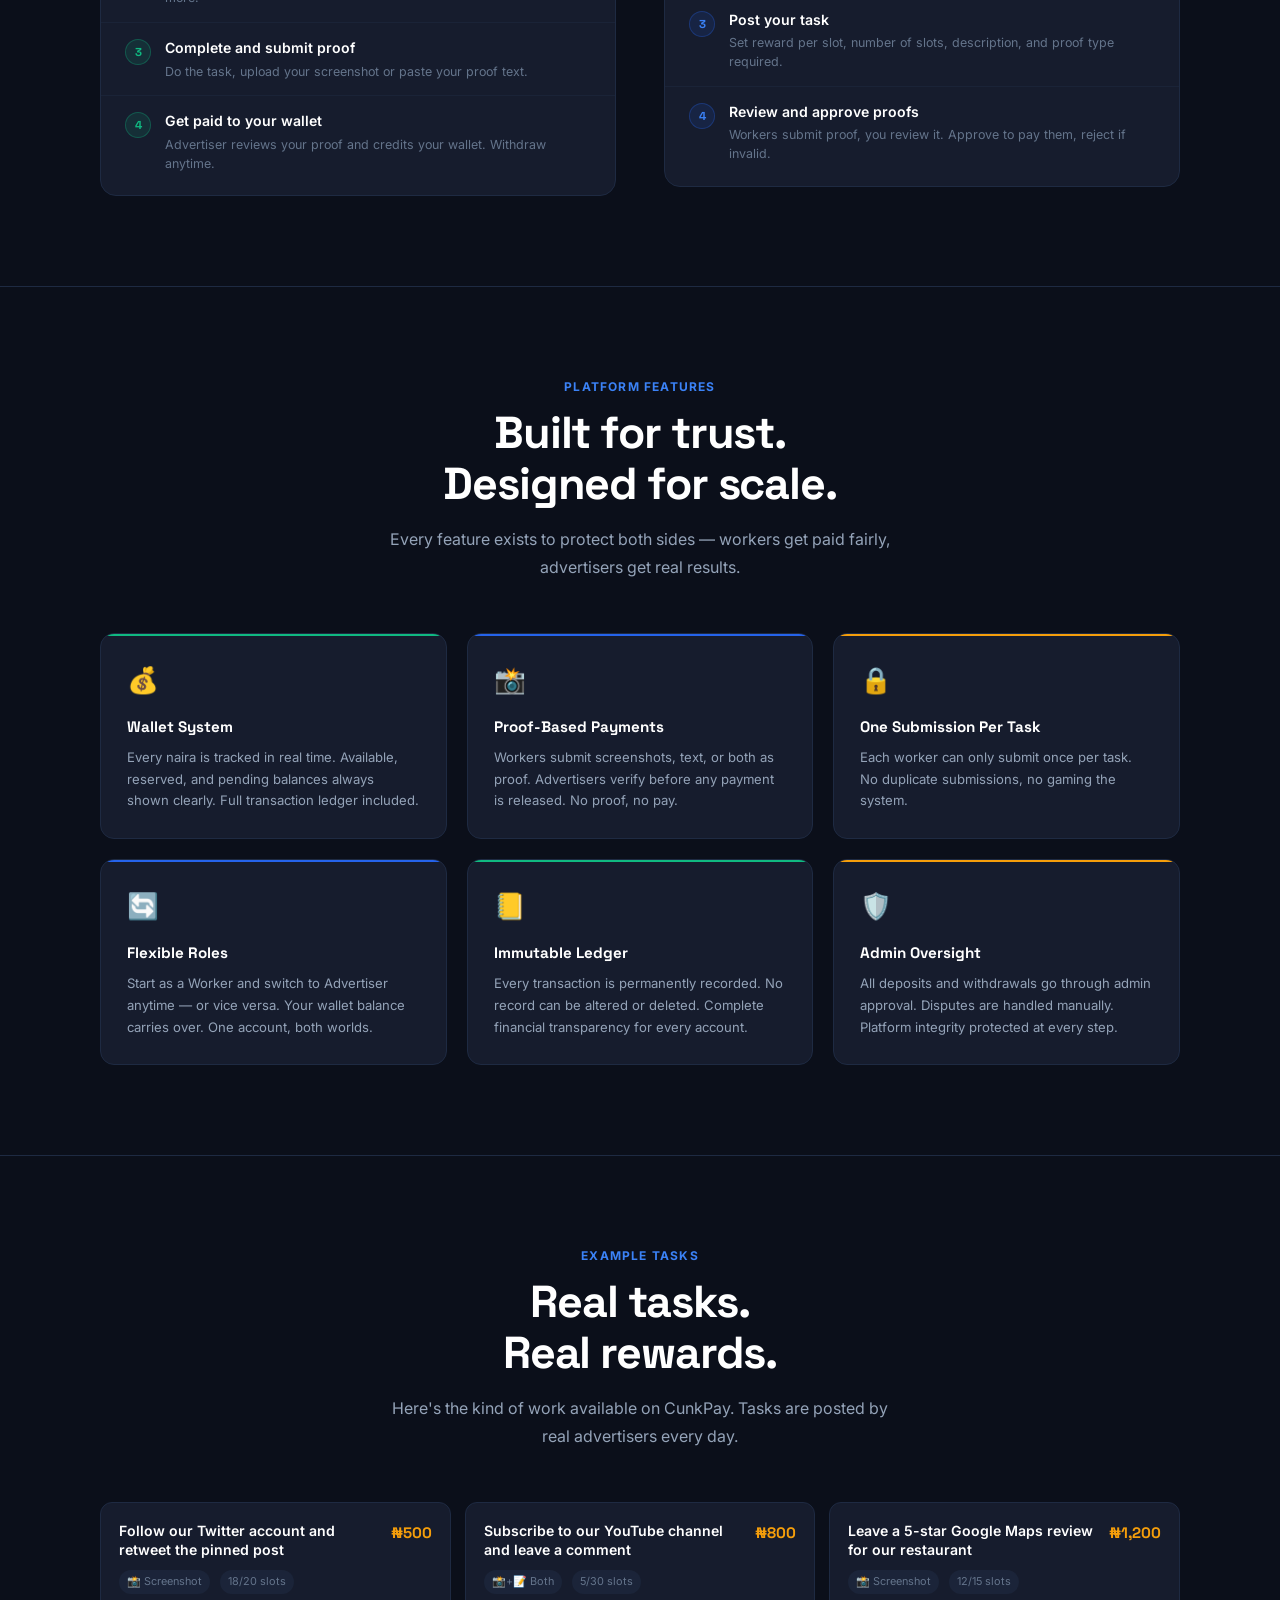
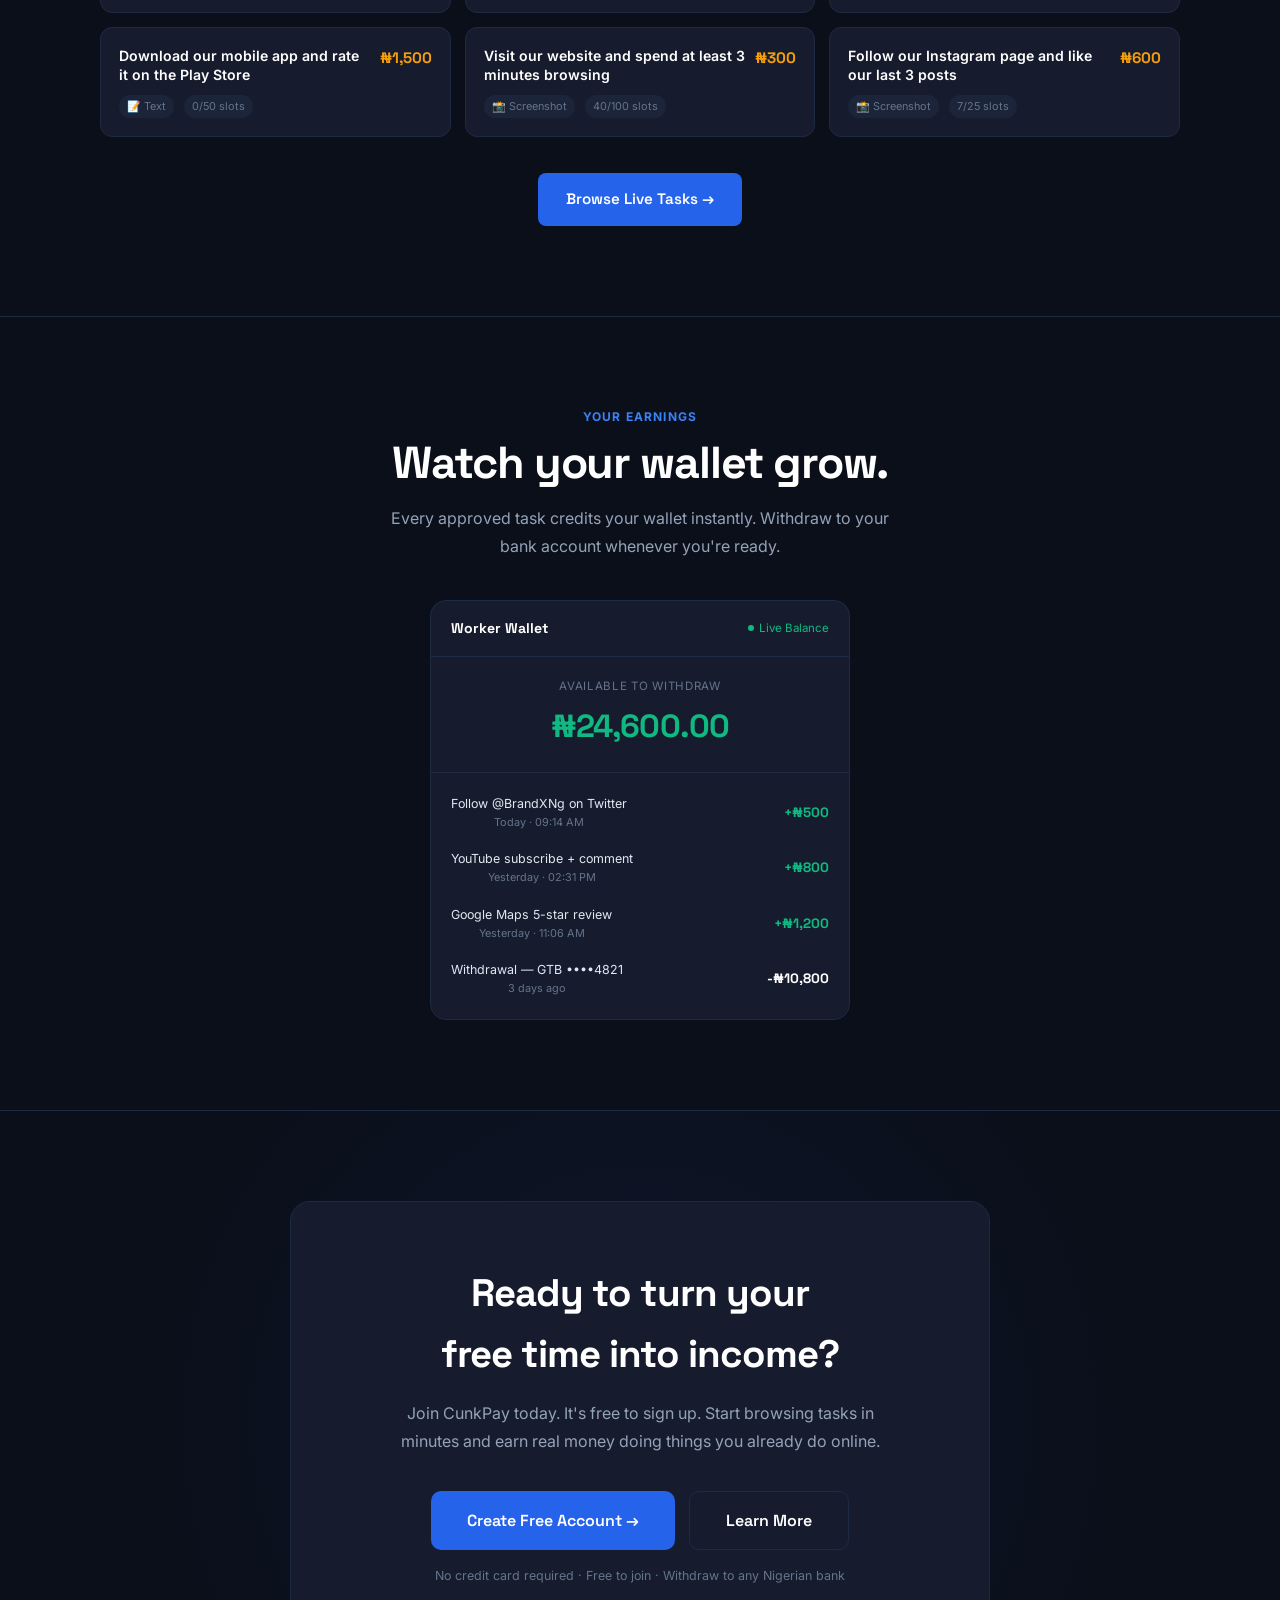
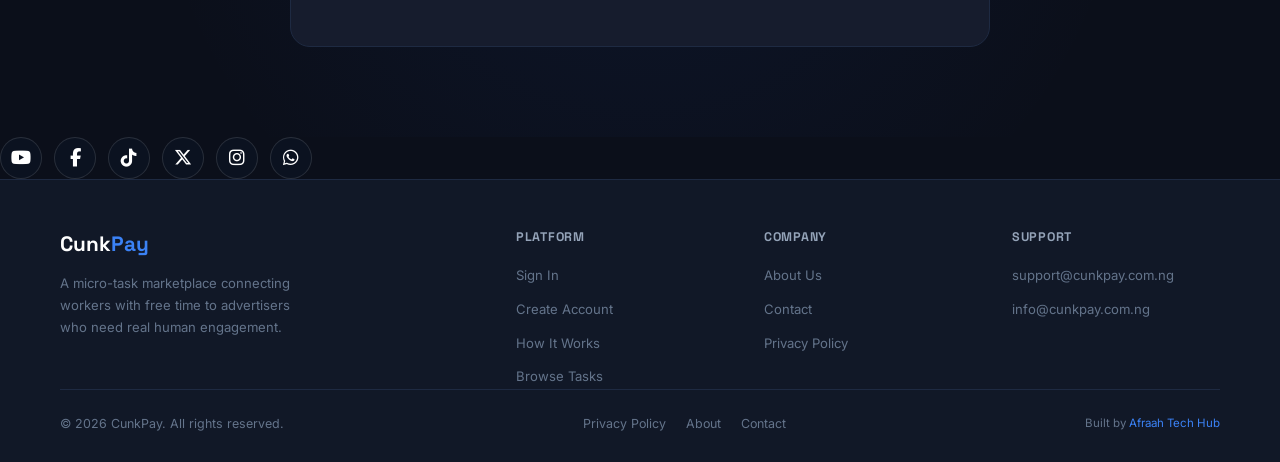
==== commit 158f856a: "Update index.html" ====
--- a/index.html
+++ b/index.html
@@ -4,8 +4,30 @@
 <meta charset="UTF-8">
 <meta name="viewport" content="width=device-width, initial-scale=1.0">
 <title>CunkPay — Get Paid for Mini Tasks</title>
+  <link rel="icon" type="image/png" href="cunkpay.png">
 <meta name="description" content="CunkPay connects people who have free time with businesses that need real human engagement. Complete mini tasks and get paid, or grow your brand with genuine interactions.">
+  <link rel="icon" type="image/png" href="cunkpay.png">
+<meta name="description" content="Get paid for mini task">
+<meta name="keywords" content="CunkPay mini task, earn money for small job, task, get paid for mini task 2026, CunkPay earn money">
+<meta name="robots" content="index, follow">
+<meta name="author" content="CunkPay">
+<link rel="canonical" href="https://cunkpay.com.ng/index.html">
+<meta property="og:type" content="website">
+<meta property="og:site_name" content="CunkPay">
+<meta property="og:title" content="CunkPay — Get Paid for Mini Tasks">
+<meta property="og:description" content="Make money online, earn money, get paid for task in Nigeria">
+<meta property="og:url" content="https://cunkpay.com.ng/index.html">
+<meta property="og:image" content="https://cunkpay.com.ng/cunkpay.png">
+<meta property="og:locale" content="en_NG">
+<meta name="twitter:card" content="summary">
+<meta name="twitter:title" content="CunkPay — Get Paid for Mini Tasks">
+<meta name="twitter:description" content=" CunkPay mini task, earn money for small job, task, get paid for mini task 2026, CunkPay earn money ">
+<meta name="twitter:image" content="https://cunkpay.com.ng/cunkpay.png">
 <link href="https://fonts.googleapis.com/css2?family=Space+Grotesk:wght@400;500;600;700&family=Inter:wght@400;500;600&display=swap" rel="stylesheet">
+  <!-- Font Awesome Icons -->
+<link
+  rel="stylesheet"
+  href="https://cdnjs.cloudflare.com/ajax/libs/font-awesome/6.5.2/css/all.min.css">
 <style>
 *, *::before, *::after { box-sizing: border-box; margin: 0; padding: 0; }
 :root {
@@ -192,6 +214,50 @@
 .cta-desc { color: var(--slate); font-size: 1rem; line-height: 1.7; margin-bottom: 36px; max-width: 480px; margin-left: auto; margin-right: auto; }
 .cta-buttons { display: flex; gap: 14px; justify-content: center; flex-wrap: wrap; }
 .cta-note { font-size: 0.78rem; color: var(--muted); margin-top: 16px; }
+
+  .cunkpay-socials {
+  display: flex;
+  align-items: center;
+  gap: 12px;
+  flex-wrap: wrap;
+}
+
+.cunkpay-socials a {
+  width: 42px;
+  height: 42px;
+  display: flex;
+  align-items: center;
+  justify-content: center;
+
+  color: #ffffff;
+  background: #0b1220;
+  border: 1px solid rgba(255, 255, 255, 0.12);
+  border-radius: 50%;
+
+  text-decoration: none;
+  font-size: 18px;
+
+  transition:
+    transform 0.2s ease,
+    background 0.2s ease,
+    border-color 0.2s ease;
+}
+
+.cunkpay-socials a:hover {
+  transform: translateY(-3px);
+  background: #064e3b;
+  border-color: #047857;
+}
+
+.cunkpay-socials a:active {
+  transform: translateY(-1px);
+}
+
+/* Keyboard accessibility */
+.cunkpay-socials a:focus-visible {
+  outline: 2px solid #f5b942;
+  outline-offset: 3px;
+  }
 
 /* ── FOOTER ── */
 footer { background: var(--navy); border-top: 1px solid var(--border); padding: 48px 40px 28px; }
@@ -545,6 +611,32 @@
   </div>
 </div>
 
+<div class="cunkpay-socials">
+  <a href="https://youtube.com/@cunkpayng" target="_blank" rel="noopener noreferrer" aria-label="CunkPay on YouTube">
+    <i class="fa-brands fa-youtube"></i>
+  </a>
+
+  <a href="https://www.facebook.com/profile.php?id=61594360289585" target="_blank" rel="noopener noreferrer" aria-label="CunkPay on Facebook">
+    <i class="fa-brands fa-facebook-f"></i>
+  </a>
+
+  <a href="https://tiktok.com/@cunkpayng" target="_blank" rel="noopener noreferrer" aria-label="CunkPay on TikTok">
+    <i class="fa-brands fa-tiktok"></i>
+  </a>
+
+  <a href="https://x.com/cunkpayng" target="_blank" rel="noopener noreferrer" aria-label="CunkPay on X">
+    <i class="fa-brands fa-x-twitter"></i>
+  </a>
+
+  <a href="https://instagram.com/cunkpayng" target="_blank" rel="noopener noreferrer" aria-label="CunkPay on Instagram">
+    <i class="fa-brands fa-instagram"></i>
+  </a>
+
+  <a href="https://wa.me/2348032570778" target="_blank" rel="noopener noreferrer" aria-label="Contact CunkPay on WhatsApp">
+    <i class="fa-brands fa-whatsapp"></i>
+  </a>
+  </div>
+  
 <!-- FOOTER -->
 <footer>
   <div class="footer-top" style="max-width:1160px;margin:0 auto">
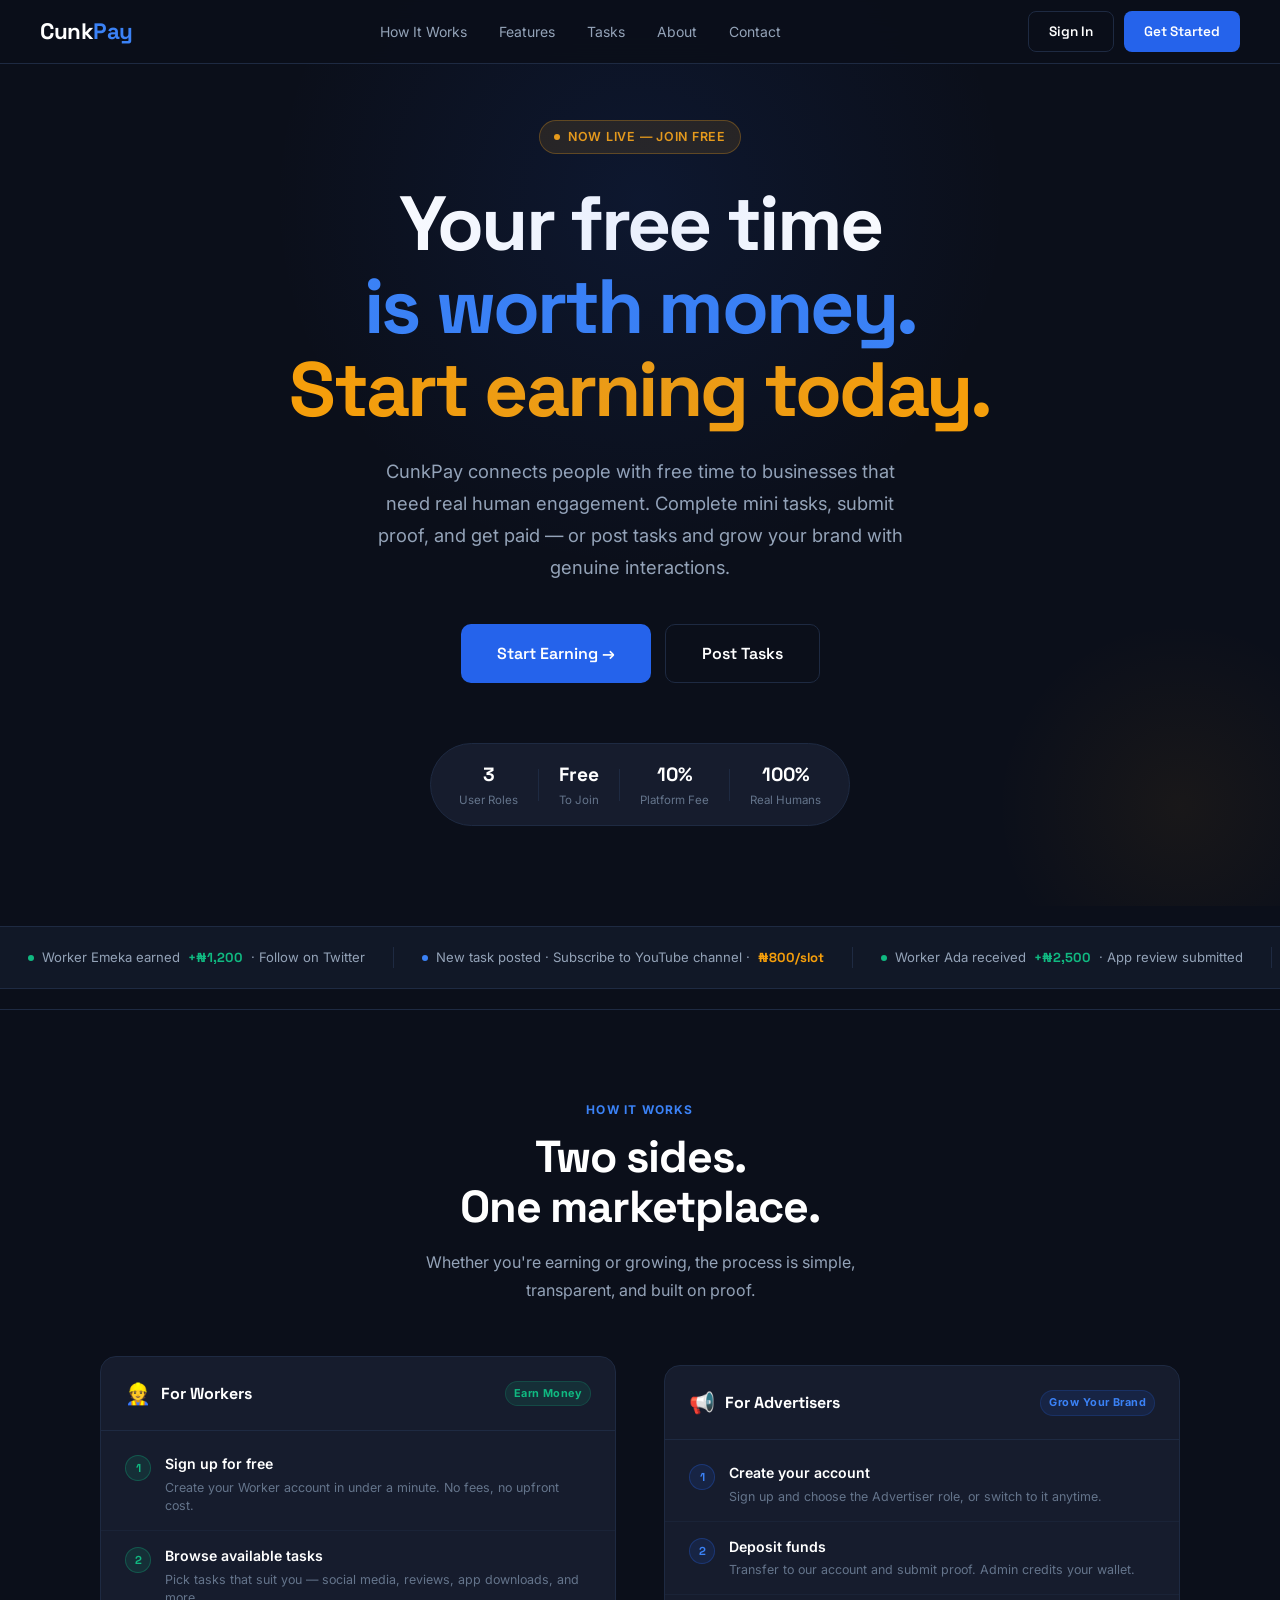
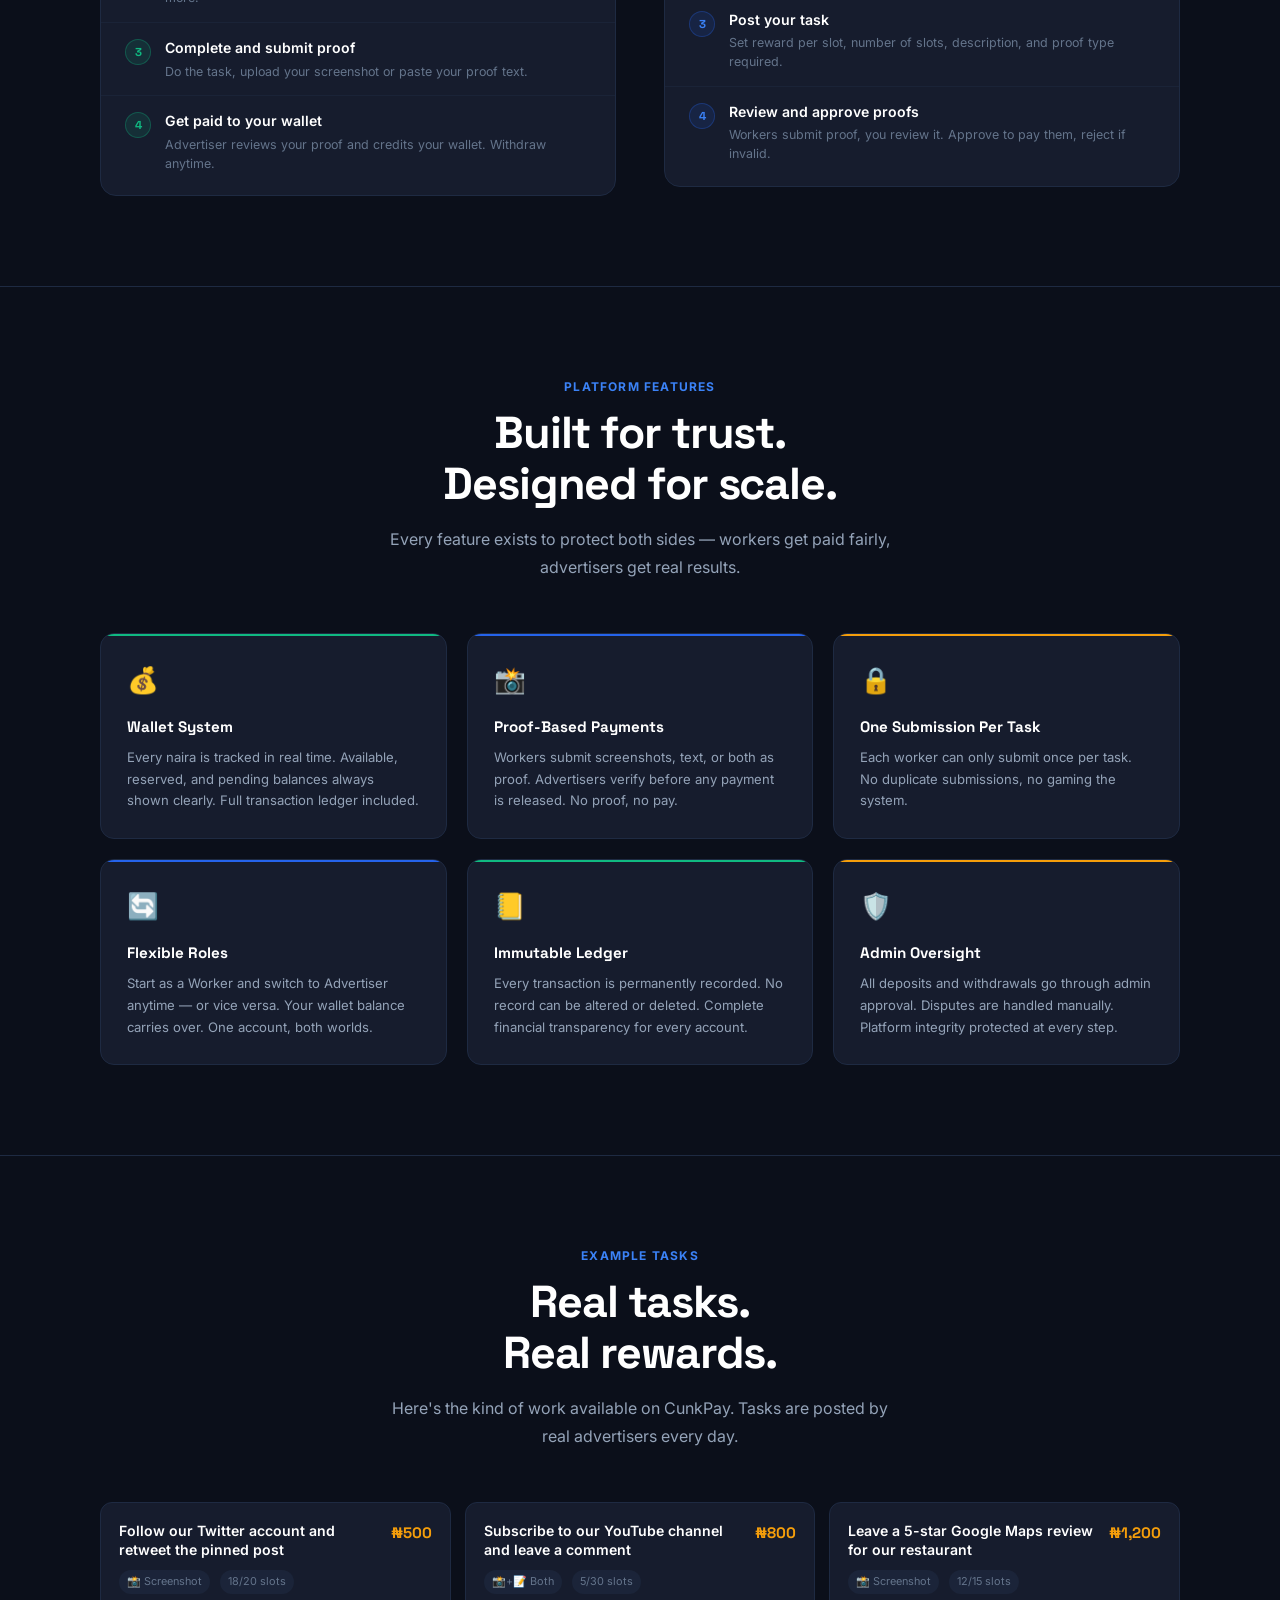
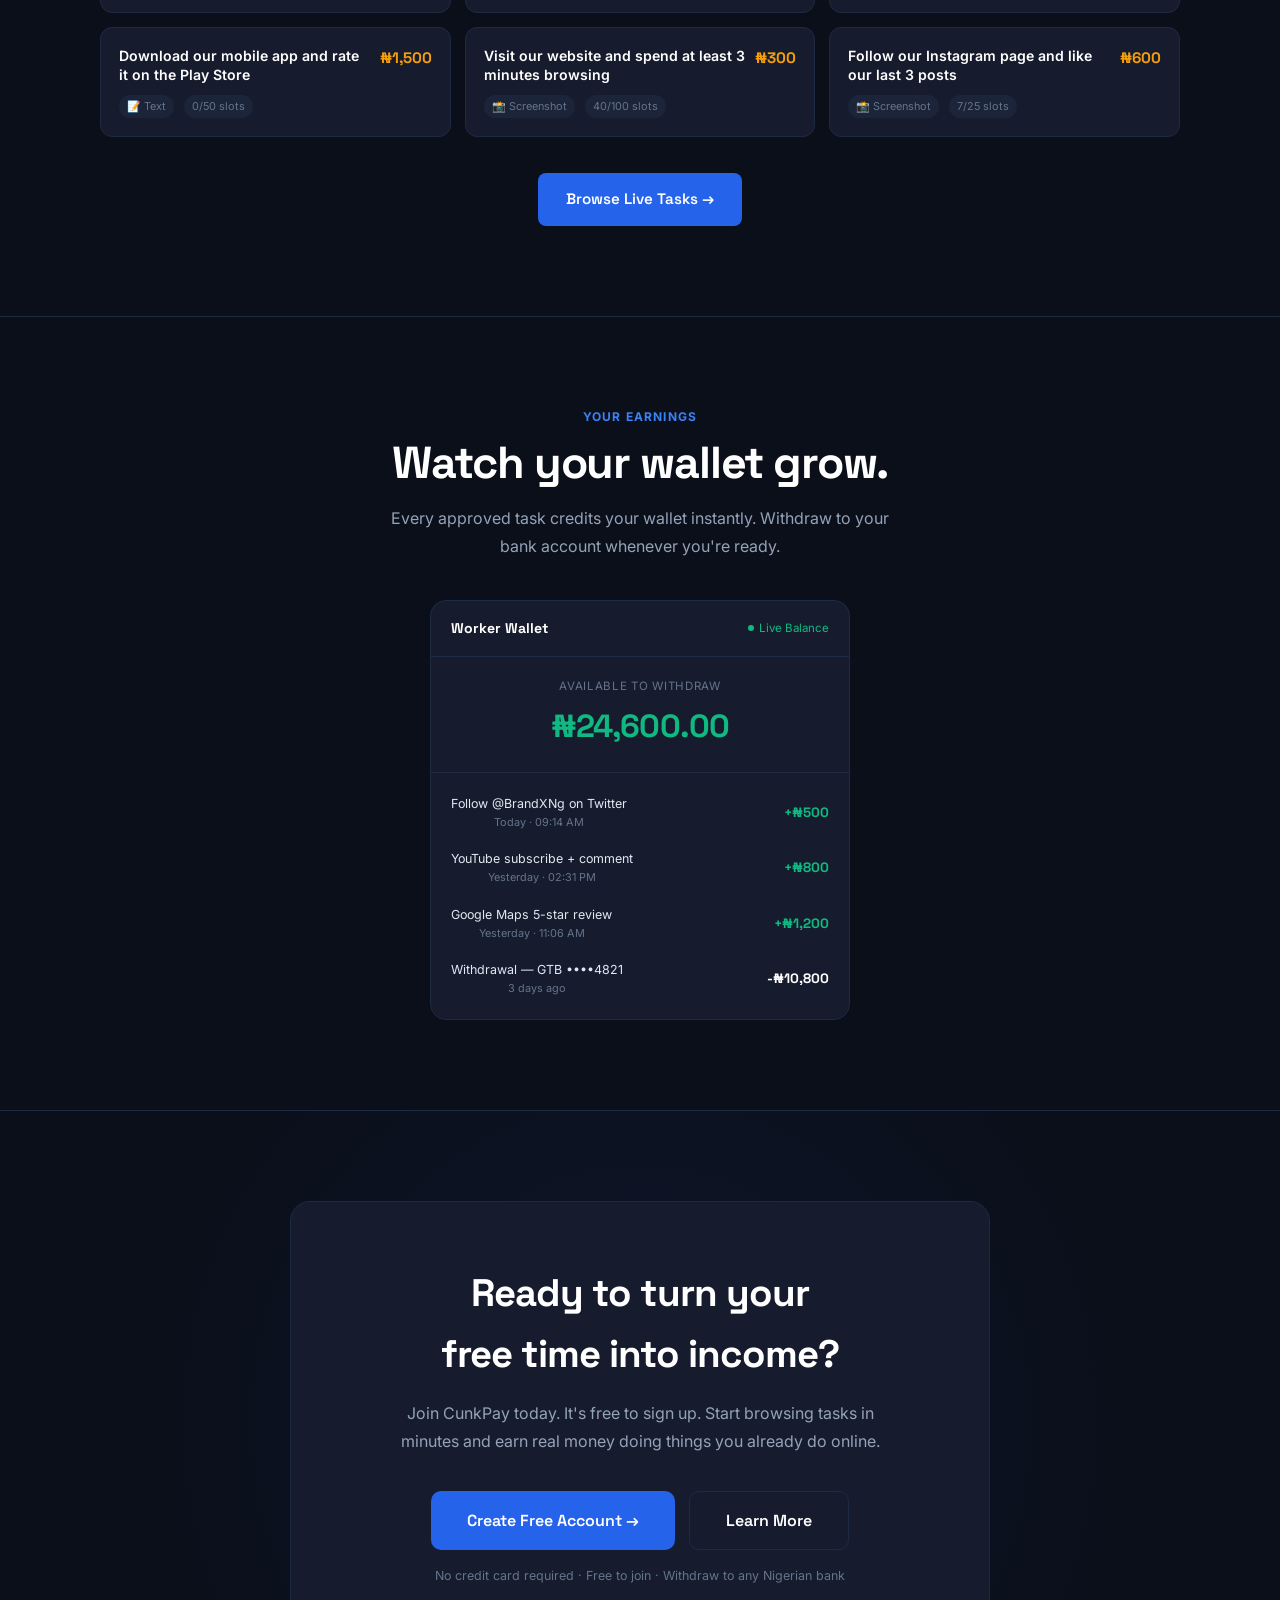
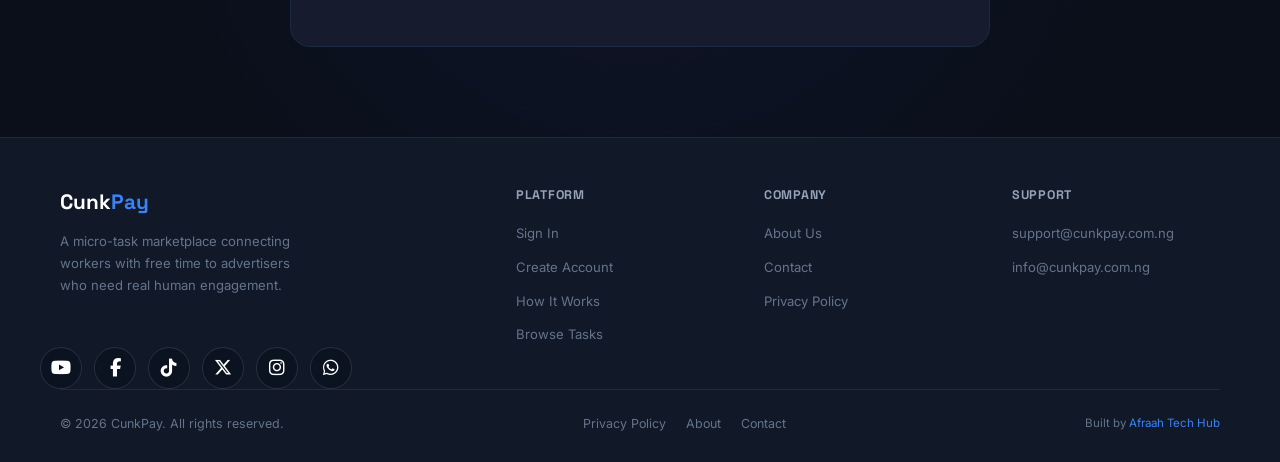
==== commit 12579145: "Update index.html" ====
--- a/index.html
+++ b/index.html
@@ -611,31 +611,6 @@
   </div>
 </div>
 
-<div class="cunkpay-socials">
-  <a href="https://youtube.com/@cunkpayng" target="_blank" rel="noopener noreferrer" aria-label="CunkPay on YouTube">
-    <i class="fa-brands fa-youtube"></i>
-  </a>
-
-  <a href="https://www.facebook.com/profile.php?id=61594360289585" target="_blank" rel="noopener noreferrer" aria-label="CunkPay on Facebook">
-    <i class="fa-brands fa-facebook-f"></i>
-  </a>
-
-  <a href="https://tiktok.com/@cunkpayng" target="_blank" rel="noopener noreferrer" aria-label="CunkPay on TikTok">
-    <i class="fa-brands fa-tiktok"></i>
-  </a>
-
-  <a href="https://x.com/cunkpayng" target="_blank" rel="noopener noreferrer" aria-label="CunkPay on X">
-    <i class="fa-brands fa-x-twitter"></i>
-  </a>
-
-  <a href="https://instagram.com/cunkpayng" target="_blank" rel="noopener noreferrer" aria-label="CunkPay on Instagram">
-    <i class="fa-brands fa-instagram"></i>
-  </a>
-
-  <a href="https://wa.me/2348032570778" target="_blank" rel="noopener noreferrer" aria-label="Contact CunkPay on WhatsApp">
-    <i class="fa-brands fa-whatsapp"></i>
-  </a>
-  </div>
   
 <!-- FOOTER -->
 <footer>
@@ -669,6 +644,33 @@
       </ul>
     </div>
   </div>
+
+  <div class="cunkpay-socials">
+  <a href="https://youtube.com/@cunkpayng" target="_blank" rel="noopener noreferrer" aria-label="CunkPay on YouTube">
+    <i class="fa-brands fa-youtube"></i>
+  </a>
+
+  <a href="https://www.facebook.com/profile.php?id=61594360289585" target="_blank" rel="noopener noreferrer" aria-label="CunkPay on Facebook">
+    <i class="fa-brands fa-facebook-f"></i>
+  </a>
+
+  <a href="https://tiktok.com/@cunkpayng" target="_blank" rel="noopener noreferrer" aria-label="CunkPay on TikTok">
+    <i class="fa-brands fa-tiktok"></i>
+  </a>
+
+  <a href="https://x.com/cunkpayng" target="_blank" rel="noopener noreferrer" aria-label="CunkPay on X">
+    <i class="fa-brands fa-x-twitter"></i>
+  </a>
+
+  <a href="https://instagram.com/cunkpayng" target="_blank" rel="noopener noreferrer" aria-label="CunkPay on Instagram">
+    <i class="fa-brands fa-instagram"></i>
+  </a>
+
+  <a href="https://wa.me/2348032570778" target="_blank" rel="noopener noreferrer" aria-label="Contact CunkPay on WhatsApp">
+    <i class="fa-brands fa-whatsapp"></i>
+  </a>
+  </div>
+  
   <div class="footer-bottom" style="max-width:1160px;margin:0 auto">
     <div class="footer-copy">© 2026 CunkPay. All rights reserved.</div>
     <div class="footer-legal">
